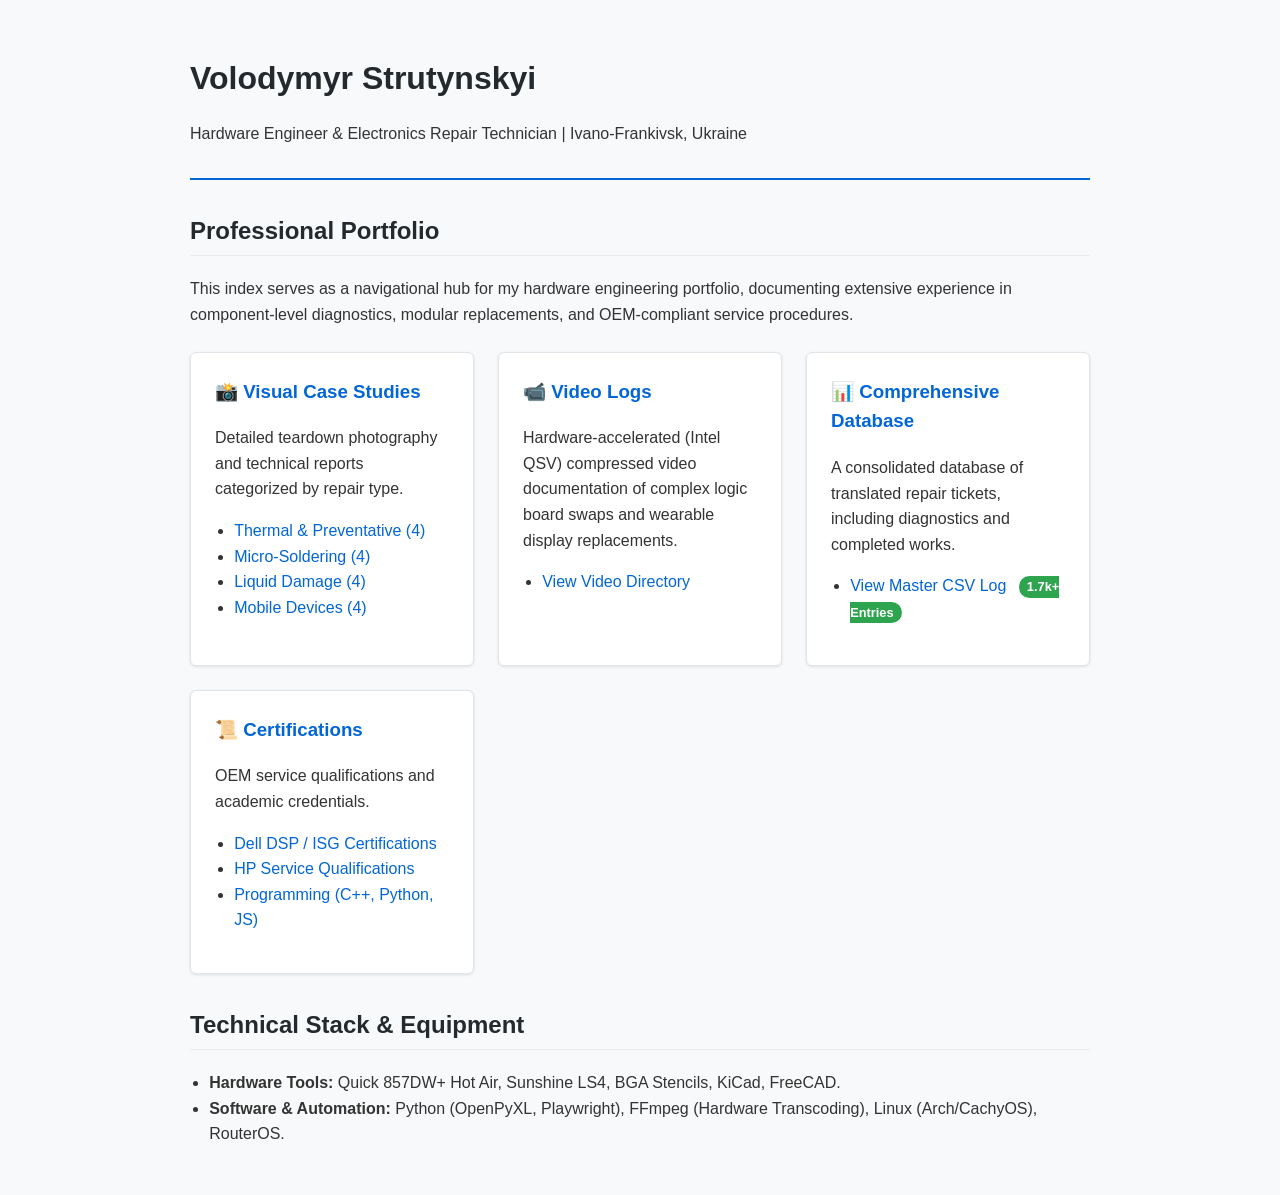
==== index.html @ 2dd5aa0b "Initial portfolio commit: repair logs, photos, certs, and docs" ====
<!DOCTYPE html>
<html lang="en">
<head>
    <meta charset="UTF-8">
    <meta name="viewport" content="width=device-width, initial-scale=1.0">
    <title>Hardware Engineering Portfolio</title>
    <style>
        body { font-family: 'Segoe UI', Tahoma, Geneva, Verdana, sans-serif; line-height: 1.6; color: #333; max-width: 900px; margin: 0 auto; padding: 2rem; background-color: #f8f9fa; }
        header { border-bottom: 2px solid #0366d6; padding-bottom: 1rem; margin-bottom: 2rem; }
        h1 { color: #24292e; margin-bottom: 0.5rem; }
        h2 { color: #24292e; margin-top: 2rem; border-bottom: 1px solid #eaecef; padding-bottom: 0.3rem; }
        .grid { display: grid; grid-template-columns: repeat(auto-fit, minmax(250px, 1fr)); gap: 1.5rem; margin-top: 1.5rem; }
        .card { background: white; padding: 1.5rem; border-radius: 6px; box-shadow: 0 1px 3px rgba(0,0,0,0.1); border: 1px solid #e1e4e8; transition: transform 0.2s; }
        .card:hover { transform: translateY(-3px); box-shadow: 0 4px 6px rgba(0,0,0,0.1); }
        .card h3 { margin-top: 0; color: #0366d6; }
        ul { padding-left: 1.2rem; }
        a { color: #0366d6; text-decoration: none; }
        a:hover { text-decoration: underline; }
        .badge { background: #2ea44f; color: white; padding: 0.2rem 0.5rem; border-radius: 2em; font-size: 0.8rem; font-weight: bold; margin-left: 0.5rem; }
    </style>
</head>
<body>
    <header>
        <h1>Volodymyr Strutynskyi</h1>
        <p>Hardware Engineer & Electronics Repair Technician | Ivano-Frankivsk, Ukraine</p>
    </header>

    <section>
        <h2>Professional Portfolio</h2>
        <p>This index serves as a navigational hub for my hardware engineering portfolio, documenting extensive experience in component-level diagnostics, modular replacements, and OEM-compliant service procedures.</p>
        
        <div class="grid">
            <div class="card">
                <h3>📸 Visual Case Studies</h3>
                <p>Detailed teardown photography and technical reports categorized by repair type.</p>
                <ul>
                    <li><a href="repairs/clean/">Thermal & Preventative (4)</a></li>
                    <li><a href="repairs/solder/">Micro-Soldering (4)</a></li>
                    <li><a href="repairs/water/">Liquid Damage (4)</a></li>
                    <li><a href="repairs/phones/">Mobile Devices (4)</a></li>
                </ul>
            </div>
            
            <div class="card">
                <h3>📹 Video Logs</h3>
                <p>Hardware-accelerated (Intel QSV) compressed video documentation of complex logic board swaps and wearable display replacements.</p>
                <ul>
                    <li><a href="video/">View Video Directory</a></li>
                </ul>
            </div>

            <div class="card">
                <h3>📊 Comprehensive Database</h3>
                <p>A consolidated database of translated repair tickets, including diagnostics and completed works.</p>
                <ul>
                    <li><a href="REPAIR_LOG.csv">View Master CSV Log <span class="badge">1.7k+ Entries</span></a></li>
                </ul>
            </div>

            <div class="card">
                <h3>📜 Certifications</h3>
                <p>OEM service qualifications and academic credentials.</p>
                <ul>
                    <li><a href="pdf/dell-cer/">Dell DSP / ISG Certifications</a></li>
                    <li><a href="pdf/hp cer/">HP Service Qualifications</a></li>
                    <li><a href="pdf/">Programming (C++, Python, JS)</a></li>
                </ul>
            </div>
        </div>
    </section>

    <section>
        <h2>Technical Stack & Equipment</h2>
        <ul>
            <li><strong>Hardware Tools:</strong> Quick 857DW+ Hot Air, Sunshine LS4, BGA Stencils, KiCad, FreeCAD.</li>
            <li><strong>Software & Automation:</strong> Python (OpenPyXL, Playwright), FFmpeg (Hardware Transcoding), Linux (Arch/CachyOS), RouterOS.</li>
        </ul>
    </section>
</body>
</html>
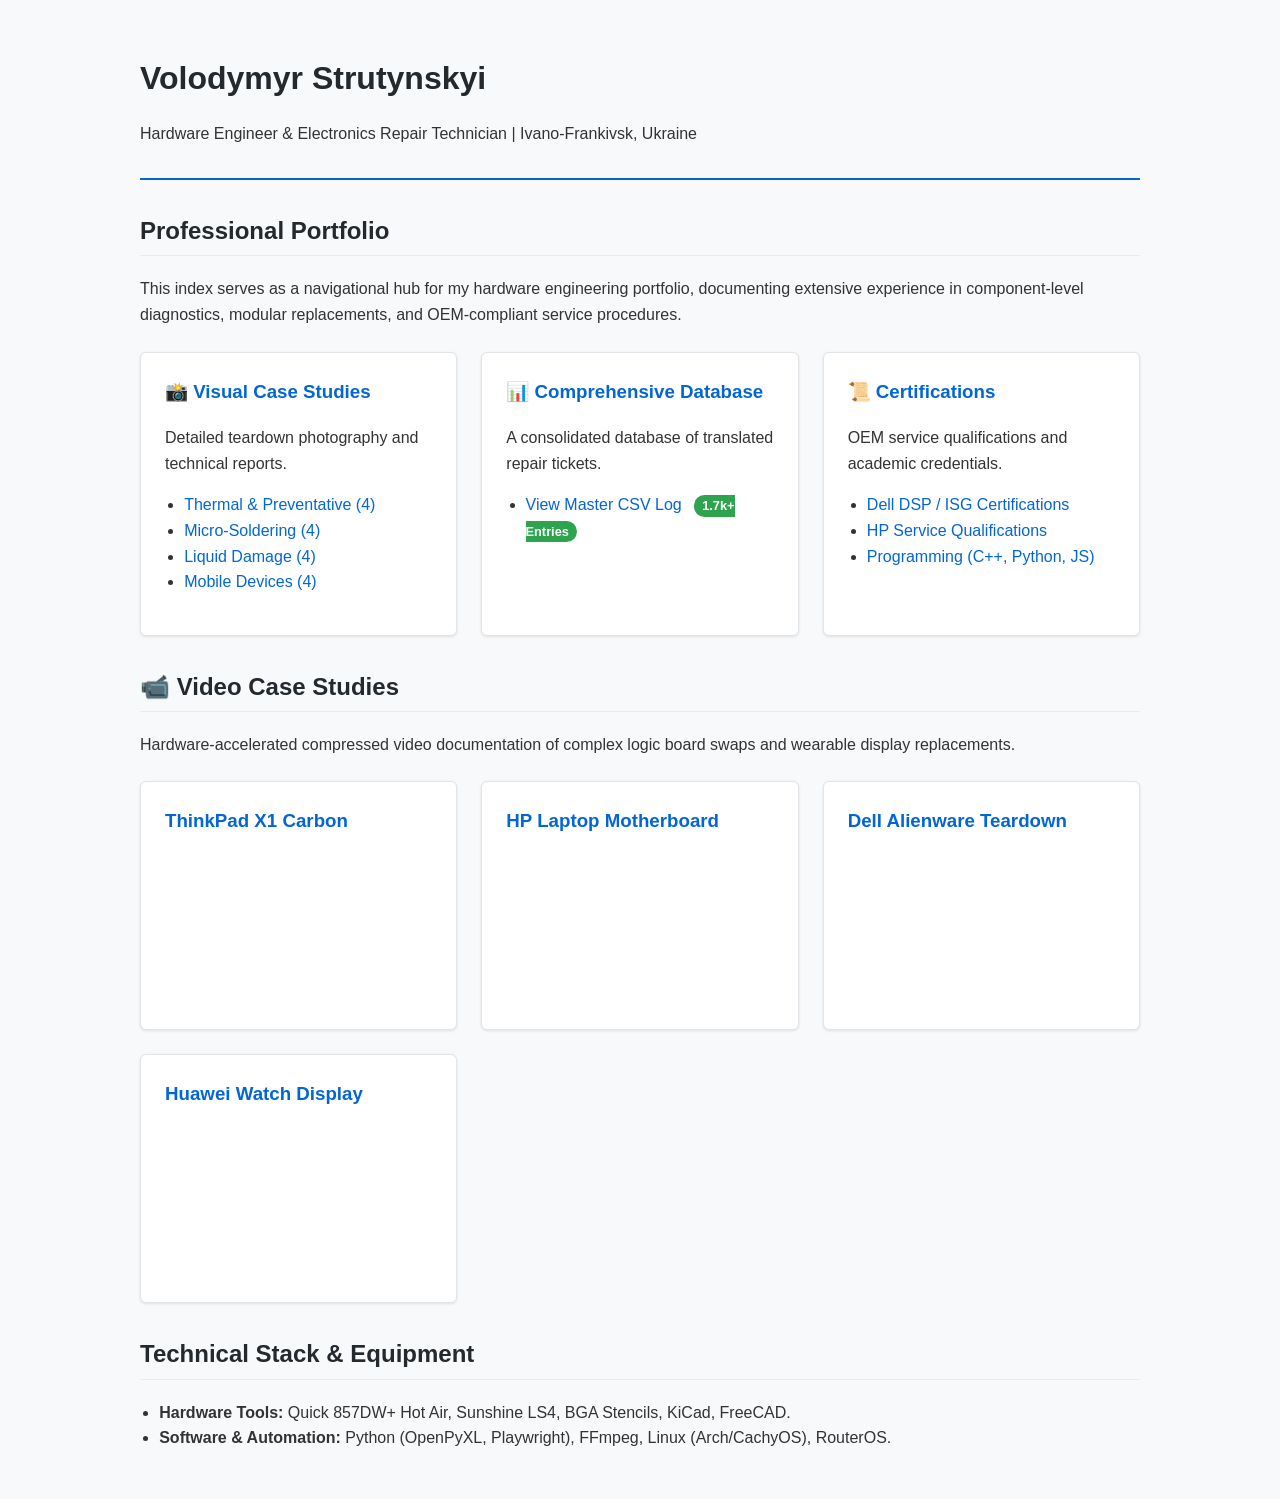
==== commit 5b03dcd3: "Split video presentation: links in README, iframes in HTML" ====
--- a/index.html
+++ b/index.html
@@ -5,14 +5,16 @@
     <meta name="viewport" content="width=device-width, initial-scale=1.0">
     <title>Hardware Engineering Portfolio</title>
     <style>
-        body { font-family: 'Segoe UI', Tahoma, Geneva, Verdana, sans-serif; line-height: 1.6; color: #333; max-width: 900px; margin: 0 auto; padding: 2rem; background-color: #f8f9fa; }
+        body { font-family: 'Segoe UI', Tahoma, Geneva, Verdana, sans-serif; line-height: 1.6; color: #333; max-width: 1000px; margin: 0 auto; padding: 2rem; background-color: #f8f9fa; }
         header { border-bottom: 2px solid #0366d6; padding-bottom: 1rem; margin-bottom: 2rem; }
         h1 { color: #24292e; margin-bottom: 0.5rem; }
         h2 { color: #24292e; margin-top: 2rem; border-bottom: 1px solid #eaecef; padding-bottom: 0.3rem; }
-        .grid { display: grid; grid-template-columns: repeat(auto-fit, minmax(250px, 1fr)); gap: 1.5rem; margin-top: 1.5rem; }
+        .grid { display: grid; grid-template-columns: repeat(auto-fit, minmax(280px, 1fr)); gap: 1.5rem; margin-top: 1.5rem; }
         .card { background: white; padding: 1.5rem; border-radius: 6px; box-shadow: 0 1px 3px rgba(0,0,0,0.1); border: 1px solid #e1e4e8; transition: transform 0.2s; }
         .card:hover { transform: translateY(-3px); box-shadow: 0 4px 6px rgba(0,0,0,0.1); }
         .card h3 { margin-top: 0; color: #0366d6; }
+        .video-container { position: relative; padding-bottom: 56.25%; height: 0; overflow: hidden; max-width: 100%; border-radius: 4px; margin-top: 1rem; }
+        .video-container iframe { position: absolute; top: 0; left: 0; width: 100%; height: 100%; }
         ul { padding-left: 1.2rem; }
         a { color: #0366d6; text-decoration: none; }
         a:hover { text-decoration: underline; }
@@ -28,11 +30,11 @@
     <section>
         <h2>Professional Portfolio</h2>
         <p>This index serves as a navigational hub for my hardware engineering portfolio, documenting extensive experience in component-level diagnostics, modular replacements, and OEM-compliant service procedures.</p>
-        
+
         <div class="grid">
             <div class="card">
                 <h3>📸 Visual Case Studies</h3>
-                <p>Detailed teardown photography and technical reports categorized by repair type.</p>
+                <p>Detailed teardown photography and technical reports.</p>
                 <ul>
                     <li><a href="repairs/clean/">Thermal & Preventative (4)</a></li>
                     <li><a href="repairs/solder/">Micro-Soldering (4)</a></li>
@@ -40,18 +42,10 @@
                     <li><a href="repairs/phones/">Mobile Devices (4)</a></li>
                 </ul>
             </div>
-            
-            <div class="card">
-                <h3>📹 Video Logs</h3>
-                <p>Hardware-accelerated (Intel QSV) compressed video documentation of complex logic board swaps and wearable display replacements.</p>
-                <ul>
-                    <li><a href="video/">View Video Directory</a></li>
-                </ul>
-            </div>
 
             <div class="card">
                 <h3>📊 Comprehensive Database</h3>
-                <p>A consolidated database of translated repair tickets, including diagnostics and completed works.</p>
+                <p>A consolidated database of translated repair tickets.</p>
                 <ul>
                     <li><a href="REPAIR_LOG.csv">View Master CSV Log <span class="badge">1.7k+ Entries</span></a></li>
                 </ul>
@@ -70,11 +64,43 @@
     </section>
 
     <section>
+        <h2>📹 Video Case Studies</h2>
+        <p>Hardware-accelerated compressed video documentation of complex logic board swaps and wearable display replacements.</p>
+
+        <div class="grid">
+            <div class="card">
+                <h3>ThinkPad X1 Carbon</h3>
+                <div class="video-container">
+                    <iframe src="https://www.youtube.com/embed/hgtKXzz7p6E" frameborder="0" allowfullscreen></iframe>
+                </div>
+            </div>
+            <div class="card">
+                <h3>HP Laptop Motherboard</h3>
+                <div class="video-container">
+                    <iframe src="https://www.youtube.com/embed/5kQAwf0S46o" frameborder="0" allowfullscreen></iframe>
+                </div>
+            </div>
+            <div class="card">
+                <h3>Dell Alienware Teardown</h3>
+                <div class="video-container">
+                    <iframe src="https://www.youtube.com/embed/hhrDcUSg-yI" frameborder="0" allowfullscreen></iframe>
+                </div>
+            </div>
+            <div class="card">
+                <h3>Huawei Watch Display</h3>
+                <div class="video-container">
+                    <iframe src="https://www.youtube.com/embed/d6Q6rrCIL6c" frameborder="0" allowfullscreen></iframe>
+                </div>
+            </div>
+        </div>
+    </section>
+
+    <section>
         <h2>Technical Stack & Equipment</h2>
         <ul>
             <li><strong>Hardware Tools:</strong> Quick 857DW+ Hot Air, Sunshine LS4, BGA Stencils, KiCad, FreeCAD.</li>
-            <li><strong>Software & Automation:</strong> Python (OpenPyXL, Playwright), FFmpeg (Hardware Transcoding), Linux (Arch/CachyOS), RouterOS.</li>
+            <li><strong>Software & Automation:</strong> Python (OpenPyXL, Playwright), FFmpeg, Linux (Arch/CachyOS), RouterOS.</li>
         </ul>
     </section>
 </body>
-</html>+</html>
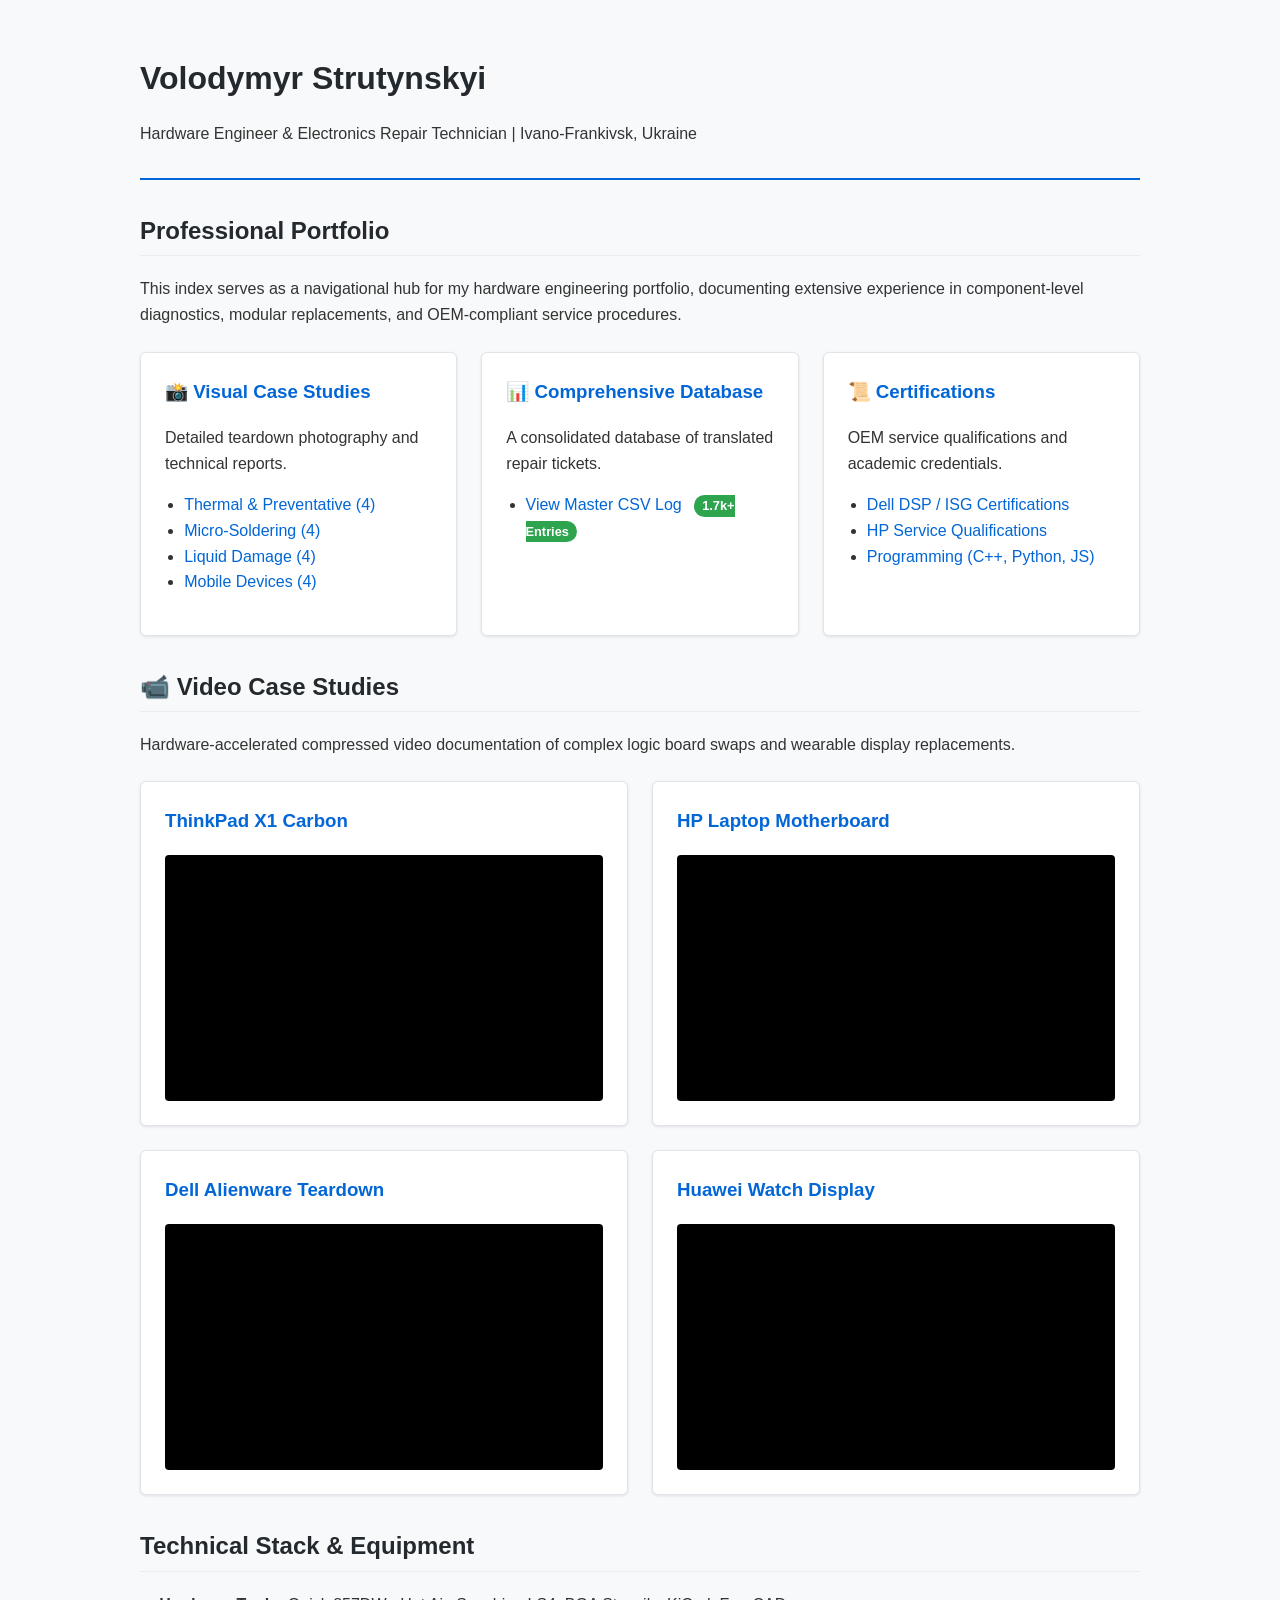
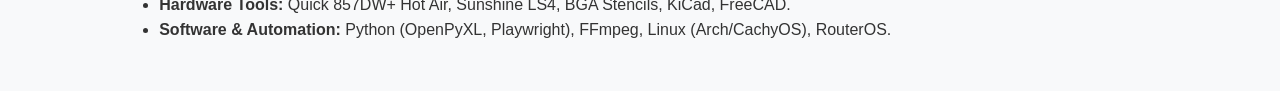
==== commit d0f6acf0: "Fix 404 links and video grid layout" ====
--- a/index.html
+++ b/index.html
@@ -9,12 +9,20 @@
         header { border-bottom: 2px solid #0366d6; padding-bottom: 1rem; margin-bottom: 2rem; }
         h1 { color: #24292e; margin-bottom: 0.5rem; }
         h2 { color: #24292e; margin-top: 2rem; border-bottom: 1px solid #eaecef; padding-bottom: 0.3rem; }
+        
+        /* Звичайний грід для тексту */
         .grid { display: grid; grid-template-columns: repeat(auto-fit, minmax(280px, 1fr)); gap: 1.5rem; margin-top: 1.5rem; }
+        
+        /* Спеціальний грід для відео (мінімум 400px, тому влізе максимум 2 в ряд) */
+        .video-grid { display: grid; grid-template-columns: repeat(auto-fit, minmax(400px, 1fr)); gap: 1.5rem; margin-top: 1.5rem; }
+        
         .card { background: white; padding: 1.5rem; border-radius: 6px; box-shadow: 0 1px 3px rgba(0,0,0,0.1); border: 1px solid #e1e4e8; transition: transform 0.2s; }
         .card:hover { transform: translateY(-3px); box-shadow: 0 4px 6px rgba(0,0,0,0.1); }
         .card h3 { margin-top: 0; color: #0366d6; }
-        .video-container { position: relative; padding-bottom: 56.25%; height: 0; overflow: hidden; max-width: 100%; border-radius: 4px; margin-top: 1rem; }
-        .video-container iframe { position: absolute; top: 0; left: 0; width: 100%; height: 100%; }
+        
+        .video-container { position: relative; padding-bottom: 56.25%; height: 0; overflow: hidden; max-width: 100%; border-radius: 4px; margin-top: 1rem; background: #000; }
+        .video-container iframe { position: absolute; top: 0; left: 0; width: 100%; height: 100%; border: none; }
+        
         ul { padding-left: 1.2rem; }
         a { color: #0366d6; text-decoration: none; }
         a:hover { text-decoration: underline; }
@@ -30,16 +38,16 @@
     <section>
         <h2>Professional Portfolio</h2>
         <p>This index serves as a navigational hub for my hardware engineering portfolio, documenting extensive experience in component-level diagnostics, modular replacements, and OEM-compliant service procedures.</p>
-
+        
         <div class="grid">
             <div class="card">
                 <h3>📸 Visual Case Studies</h3>
                 <p>Detailed teardown photography and technical reports.</p>
                 <ul>
-                    <li><a href="repairs/clean/">Thermal & Preventative (4)</a></li>
-                    <li><a href="repairs/solder/">Micro-Soldering (4)</a></li>
-                    <li><a href="repairs/water/">Liquid Damage (4)</a></li>
-                    <li><a href="repairs/phones/">Mobile Devices (4)</a></li>
+                    <li><a href="https://github.com/nictonus/portfolio/tree/main/repairs/clean" target="_blank">Thermal & Preventative (4)</a></li>
+                    <li><a href="https://github.com/nictonus/portfolio/tree/main/repairs/solder" target="_blank">Micro-Soldering (4)</a></li>
+                    <li><a href="https://github.com/nictonus/portfolio/tree/main/repairs/water" target="_blank">Liquid Damage (4)</a></li>
+                    <li><a href="https://github.com/nictonus/portfolio/tree/main/repairs/phones" target="_blank">Mobile Devices (4)</a></li>
                 </ul>
             </div>
 
@@ -47,7 +55,7 @@
                 <h3>📊 Comprehensive Database</h3>
                 <p>A consolidated database of translated repair tickets.</p>
                 <ul>
-                    <li><a href="REPAIR_LOG.csv">View Master CSV Log <span class="badge">1.7k+ Entries</span></a></li>
+                    <li><a href="https://github.com/nictonus/portfolio/blob/main/REPAIR_LOG.csv" target="_blank">View Master CSV Log <span class="badge">1.7k+ Entries</span></a></li>
                 </ul>
             </div>
 
@@ -55,9 +63,9 @@
                 <h3>📜 Certifications</h3>
                 <p>OEM service qualifications and academic credentials.</p>
                 <ul>
-                    <li><a href="pdf/dell-cer/">Dell DSP / ISG Certifications</a></li>
-                    <li><a href="pdf/hp cer/">HP Service Qualifications</a></li>
-                    <li><a href="pdf/">Programming (C++, Python, JS)</a></li>
+                    <li><a href="https://github.com/nictonus/portfolio/tree/main/pdf/dell-cer" target="_blank">Dell DSP / ISG Certifications</a></li>
+                    <li><a href="https://github.com/nictonus/portfolio/tree/main/pdf/hp%20cer" target="_blank">HP Service Qualifications</a></li>
+                    <li><a href="https://github.com/nictonus/portfolio/tree/main/pdf" target="_blank">Programming (C++, Python, JS)</a></li>
                 </ul>
             </div>
         </div>
@@ -66,30 +74,30 @@
     <section>
         <h2>📹 Video Case Studies</h2>
         <p>Hardware-accelerated compressed video documentation of complex logic board swaps and wearable display replacements.</p>
-
-        <div class="grid">
+        
+        <div class="video-grid">
             <div class="card">
                 <h3>ThinkPad X1 Carbon</h3>
                 <div class="video-container">
-                    <iframe src="https://www.youtube.com/embed/hgtKXzz7p6E" frameborder="0" allowfullscreen></iframe>
+                    <iframe src="https://www.youtube.com/embed/hgtKXzz7p6E" allowfullscreen></iframe>
                 </div>
             </div>
             <div class="card">
                 <h3>HP Laptop Motherboard</h3>
                 <div class="video-container">
-                    <iframe src="https://www.youtube.com/embed/5kQAwf0S46o" frameborder="0" allowfullscreen></iframe>
+                    <iframe src="https://www.youtube.com/embed/5kQAwf0S46o" allowfullscreen></iframe>
                 </div>
             </div>
             <div class="card">
                 <h3>Dell Alienware Teardown</h3>
                 <div class="video-container">
-                    <iframe src="https://www.youtube.com/embed/hhrDcUSg-yI" frameborder="0" allowfullscreen></iframe>
+                    <iframe src="https://www.youtube.com/embed/hhrDcUSg-yI" allowfullscreen></iframe>
                 </div>
             </div>
             <div class="card">
                 <h3>Huawei Watch Display</h3>
                 <div class="video-container">
-                    <iframe src="https://www.youtube.com/embed/d6Q6rrCIL6c" frameborder="0" allowfullscreen></iframe>
+                    <iframe src="https://www.youtube.com/embed/d6Q6rrCIL6c" allowfullscreen></iframe>
                 </div>
             </div>
         </div>
@@ -103,4 +111,4 @@
         </ul>
     </section>
 </body>
-</html>
+</html>
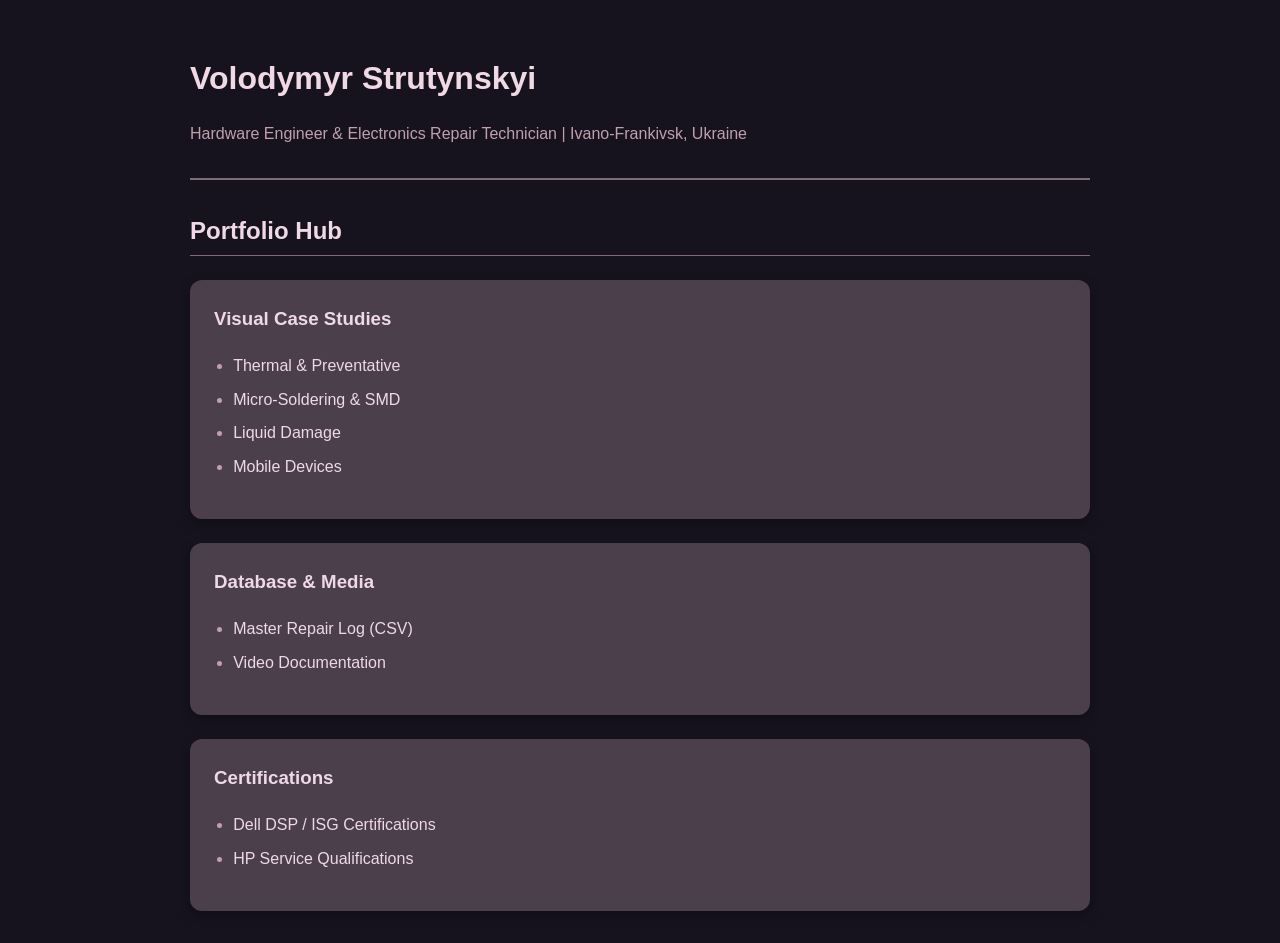
==== commit 27b14773: "Implement Dusty Sakura theme and modular HTML pages" ====
--- a/index.html
+++ b/index.html
@@ -3,31 +3,8 @@
 <head>
     <meta charset="UTF-8">
     <meta name="viewport" content="width=device-width, initial-scale=1.0">
-    <title>Hardware Engineering Portfolio</title>
-    <style>
-        body { font-family: 'Segoe UI', Tahoma, Geneva, Verdana, sans-serif; line-height: 1.6; color: #333; max-width: 1000px; margin: 0 auto; padding: 2rem; background-color: #f8f9fa; }
-        header { border-bottom: 2px solid #0366d6; padding-bottom: 1rem; margin-bottom: 2rem; }
-        h1 { color: #24292e; margin-bottom: 0.5rem; }
-        h2 { color: #24292e; margin-top: 2rem; border-bottom: 1px solid #eaecef; padding-bottom: 0.3rem; }
-        
-        /* Звичайний грід для тексту */
-        .grid { display: grid; grid-template-columns: repeat(auto-fit, minmax(280px, 1fr)); gap: 1.5rem; margin-top: 1.5rem; }
-        
-        /* Спеціальний грід для відео (мінімум 400px, тому влізе максимум 2 в ряд) */
-        .video-grid { display: grid; grid-template-columns: repeat(auto-fit, minmax(400px, 1fr)); gap: 1.5rem; margin-top: 1.5rem; }
-        
-        .card { background: white; padding: 1.5rem; border-radius: 6px; box-shadow: 0 1px 3px rgba(0,0,0,0.1); border: 1px solid #e1e4e8; transition: transform 0.2s; }
-        .card:hover { transform: translateY(-3px); box-shadow: 0 4px 6px rgba(0,0,0,0.1); }
-        .card h3 { margin-top: 0; color: #0366d6; }
-        
-        .video-container { position: relative; padding-bottom: 56.25%; height: 0; overflow: hidden; max-width: 100%; border-radius: 4px; margin-top: 1rem; background: #000; }
-        .video-container iframe { position: absolute; top: 0; left: 0; width: 100%; height: 100%; border: none; }
-        
-        ul { padding-left: 1.2rem; }
-        a { color: #0366d6; text-decoration: none; }
-        a:hover { text-decoration: underline; }
-        .badge { background: #2ea44f; color: white; padding: 0.2rem 0.5rem; border-radius: 2em; font-size: 0.8rem; font-weight: bold; margin-left: 0.5rem; }
-    </style>
+    <title>Volodymyr Strutynskyi | Hardware Portfolio</title>
+    <link rel="stylesheet" href="style.css">
 </head>
 <body>
     <header>
@@ -36,79 +13,33 @@
     </header>
 
     <section>
-        <h2>Professional Portfolio</h2>
-        <p>This index serves as a navigational hub for my hardware engineering portfolio, documenting extensive experience in component-level diagnostics, modular replacements, and OEM-compliant service procedures.</p>
+        <h2>Portfolio Hub</h2>
         
-        <div class="grid">
-            <div class="card">
-                <h3>📸 Visual Case Studies</h3>
-                <p>Detailed teardown photography and technical reports.</p>
-                <ul>
-                    <li><a href="https://github.com/nictonus/portfolio/tree/main/repairs/clean" target="_blank">Thermal & Preventative (4)</a></li>
-                    <li><a href="https://github.com/nictonus/portfolio/tree/main/repairs/solder" target="_blank">Micro-Soldering (4)</a></li>
-                    <li><a href="https://github.com/nictonus/portfolio/tree/main/repairs/water" target="_blank">Liquid Damage (4)</a></li>
-                    <li><a href="https://github.com/nictonus/portfolio/tree/main/repairs/phones" target="_blank">Mobile Devices (4)</a></li>
-                </ul>
-            </div>
+        <div class="card">
+            <h3>Visual Case Studies</h3>
+            <ul>
+                <li><a href="clean.html">Thermal & Preventative</a></li>
+                <li><a href="solder.html">Micro-Soldering & SMD</a></li>
+                <li><a href="water.html">Liquid Damage</a></li>
+                <li><a href="phones.html">Mobile Devices</a></li>
+            </ul>
+        </div>
 
-            <div class="card">
-                <h3>📊 Comprehensive Database</h3>
-                <p>A consolidated database of translated repair tickets.</p>
-                <ul>
-                    <li><a href="https://github.com/nictonus/portfolio/blob/main/REPAIR_LOG.csv" target="_blank">View Master CSV Log <span class="badge">1.7k+ Entries</span></a></li>
-                </ul>
-            </div>
+        <div class="card">
+            <h3>Database & Media</h3>
+            <ul>
+                <li><a href="https://github.com/nictonus/portfolio/blob/main/REPAIR_LOG.csv" target="_blank">Master Repair Log (CSV)</a></li>
+                <li><a href="videos.html">Video Documentation</a></li>
+            </ul>
+        </div>
 
-            <div class="card">
-                <h3>📜 Certifications</h3>
-                <p>OEM service qualifications and academic credentials.</p>
-                <ul>
-                    <li><a href="https://github.com/nictonus/portfolio/tree/main/pdf/dell-cer" target="_blank">Dell DSP / ISG Certifications</a></li>
-                    <li><a href="https://github.com/nictonus/portfolio/tree/main/pdf/hp%20cer" target="_blank">HP Service Qualifications</a></li>
-                    <li><a href="https://github.com/nictonus/portfolio/tree/main/pdf" target="_blank">Programming (C++, Python, JS)</a></li>
-                </ul>
-            </div>
+        <div class="card">
+            <h3>Certifications</h3>
+            <ul>
+                <li><a href="pdf/dell-cer/cert.pdf" target="_blank">Dell DSP / ISG Certifications</a></li>
+                <li><a href="pdf/hp-cer/cert.pdf" target="_blank">HP Service Qualifications</a></li>
+            </ul>
         </div>
-    </section>
-
-    <section>
-        <h2>📹 Video Case Studies</h2>
-        <p>Hardware-accelerated compressed video documentation of complex logic board swaps and wearable display replacements.</p>
-        
-        <div class="video-grid">
-            <div class="card">
-                <h3>ThinkPad X1 Carbon</h3>
-                <div class="video-container">
-                    <iframe src="https://www.youtube.com/embed/hgtKXzz7p6E" allowfullscreen></iframe>
-                </div>
-            </div>
-            <div class="card">
-                <h3>HP Laptop Motherboard</h3>
-                <div class="video-container">
-                    <iframe src="https://www.youtube.com/embed/5kQAwf0S46o" allowfullscreen></iframe>
-                </div>
-            </div>
-            <div class="card">
-                <h3>Dell Alienware Teardown</h3>
-                <div class="video-container">
-                    <iframe src="https://www.youtube.com/embed/hhrDcUSg-yI" allowfullscreen></iframe>
-                </div>
-            </div>
-            <div class="card">
-                <h3>Huawei Watch Display</h3>
-                <div class="video-container">
-                    <iframe src="https://www.youtube.com/embed/d6Q6rrCIL6c" allowfullscreen></iframe>
-                </div>
-            </div>
-        </div>
-    </section>
-
-    <section>
-        <h2>Technical Stack & Equipment</h2>
-        <ul>
-            <li><strong>Hardware Tools:</strong> Quick 857DW+ Hot Air, Sunshine LS4, BGA Stencils, KiCad, FreeCAD.</li>
-            <li><strong>Software & Automation:</strong> Python (OpenPyXL, Playwright), FFmpeg, Linux (Arch/CachyOS), RouterOS.</li>
-        </ul>
     </section>
 </body>
 </html>
--- a/style.css
+++ b/style.css
@@ -0,0 +1,122 @@
+:root {
+    --bg-color: #16131F;
+    --card-bg: #4A3F4B;
+    --text-main: #C1A0AC;
+    --title-color: #F0D9E4;
+    --accent: #806C79;
+}
+
+body {
+    font-family: 'Segoe UI', Tahoma, Geneva, Verdana, sans-serif;
+    background-color: var(--bg-color);
+    color: var(--text-main);
+    max-width: 900px;
+    margin: 0 auto;
+    padding: 2rem;
+    line-height: 1.6;
+}
+
+header {
+    border-bottom: 2px solid var(--accent);
+    padding-bottom: 1rem;
+    margin-bottom: 2rem;
+}
+
+h1 {
+    color: var(--title-color);
+    margin-bottom: 0.3rem;
+}
+
+h2 {
+    color: var(--title-color);
+    margin-top: 2rem;
+    border-bottom: 1px solid var(--accent);
+    padding-bottom: 0.3rem;
+}
+
+.card {
+    background: var(--card-bg);
+    padding: 1.5rem;
+    border-radius: 12px;
+    margin-top: 1.5rem;
+    box-shadow: 0 4px 12px rgba(0, 0, 0, 0.3);
+}
+
+.card h3 {
+    margin-top: 0;
+    color: var(--title-color);
+}
+
+ul {
+    padding-left: 1.2rem;
+}
+
+li {
+    margin-bottom: 0.5rem;
+}
+
+a {
+    color: var(--title-color);
+    text-decoration: none;
+    font-weight: 500;
+}
+
+a:hover {
+    text-decoration: underline;
+}
+
+/* Горизонтальний ряд для фоток з прокруткою */
+.photo-row {
+    display: flex;
+    gap: 1rem;
+    overflow-x: auto;
+    padding-bottom: 0.5rem;
+    margin-top: 1rem;
+    scrollbar-color: var(--accent) var(--card-bg);
+}
+
+.photo-row img {
+    height: 160px;
+    border-radius: 8px;
+    object-fit: cover;
+    border: 1px solid var(--accent);
+}
+
+.back-link {
+    display: inline-block;
+    margin-bottom: 1.5rem;
+    font-weight: 600;
+}
+
+/* Додай цей клас у твій style.css для сітки відео */
+.video-grid {
+    display: grid;
+    grid-template-columns: repeat(2, 1fr);
+    gap: 1.5rem;
+    margin-top: 1.5rem;
+}
+
+@media (max-width: 768px) {
+    .video-grid {
+        grid-template-columns: 1fr;
+    }
+}
+
+.video-container {
+    position: relative;
+    padding-bottom: 56.25%;
+    height: 0;
+    overflow: hidden;
+    border-radius: 8px;
+    margin-top: 1rem;
+    background: #000;
+}
+
+.video-container iframe {
+    position: absolute;
+    top: 0;
+    left: 0;
+    width: 100%;
+    height: 100%;
+    border: none;
+}
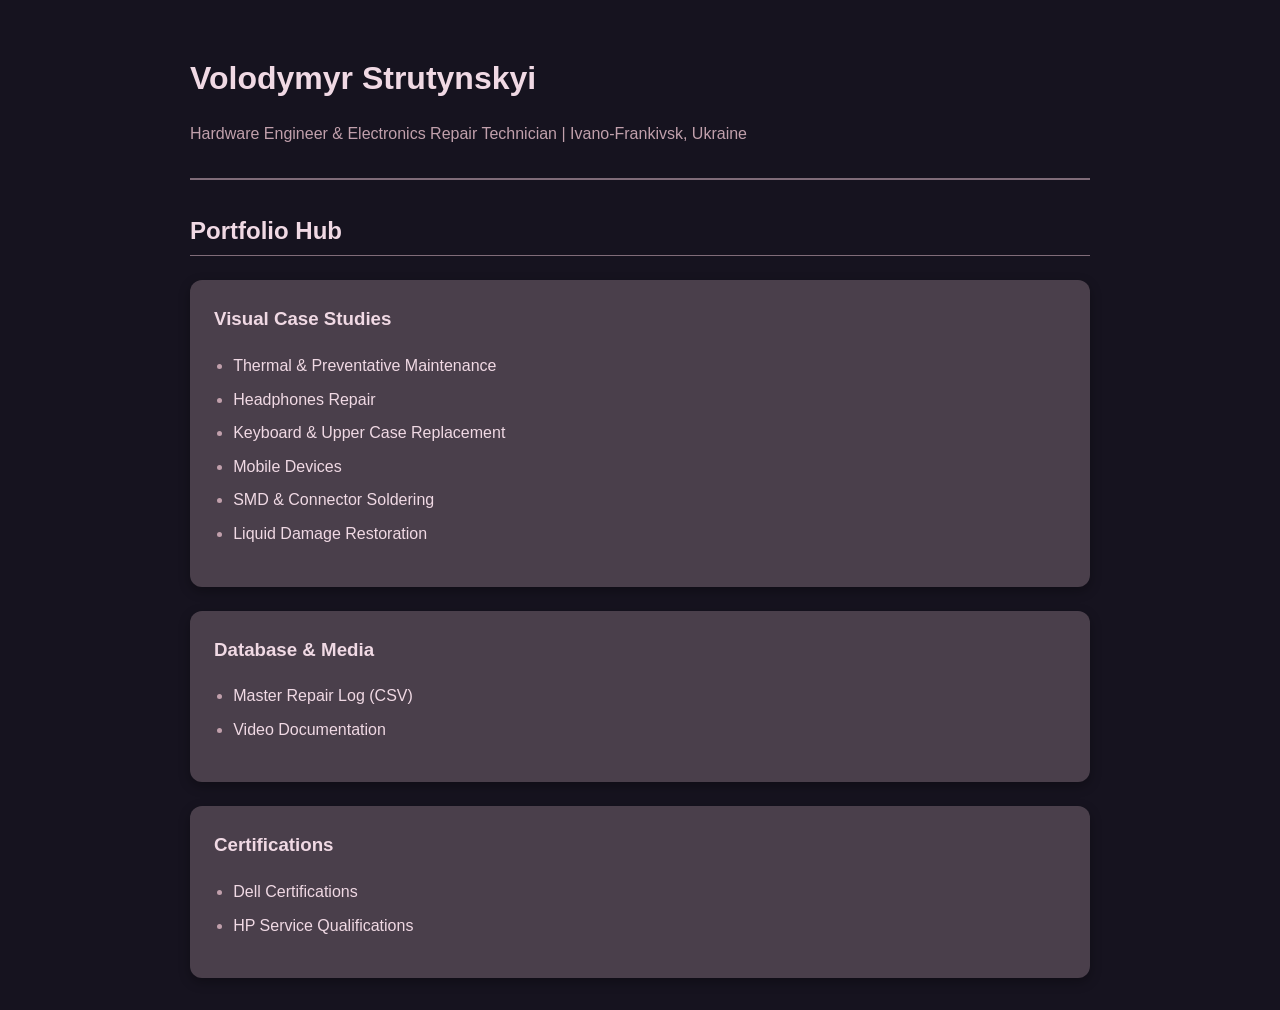
==== commit b837f472: "Update category pages (clean, keyboard, phones, solder, water) with full device lists" ====
--- a/index.html
+++ b/index.html
@@ -18,10 +18,12 @@
         <div class="card">
             <h3>Visual Case Studies</h3>
             <ul>
-                <li><a href="clean.html">Thermal & Preventative</a></li>
-                <li><a href="solder.html">Micro-Soldering & SMD</a></li>
-                <li><a href="water.html">Liquid Damage</a></li>
+                <li><a href="clean.html">Thermal & Preventative Maintenance</a></li>
+                <li><a href="headphones.html">Headphones Repair</a></li>
+                <li><a href="keyboard.html">Keyboard & Upper Case Replacement</a></li>
                 <li><a href="phones.html">Mobile Devices</a></li>
+                <li><a href="solder.html">SMD & Connector Soldering</a></li>
+                <li><a href="water.html">Liquid Damage Restoration</a></li>
             </ul>
         </div>
 
@@ -36,8 +38,8 @@
         <div class="card">
             <h3>Certifications</h3>
             <ul>
-                <li><a href="pdf/dell-cer/cert.pdf" target="_blank">Dell DSP / ISG Certifications</a></li>
-                <li><a href="pdf/hp-cer/cert.pdf" target="_blank">HP Service Qualifications</a></li>
+                <li><a href="pdf/dell-cer/confirmation-dell.pdf" target="_blank">Dell Certifications</a></li>
+                <li><a href="pdf/hp%20cer/HPIAdmin.pdf" target="_blank">HP Service Qualifications</a></li>
             </ul>
         </div>
     </section>
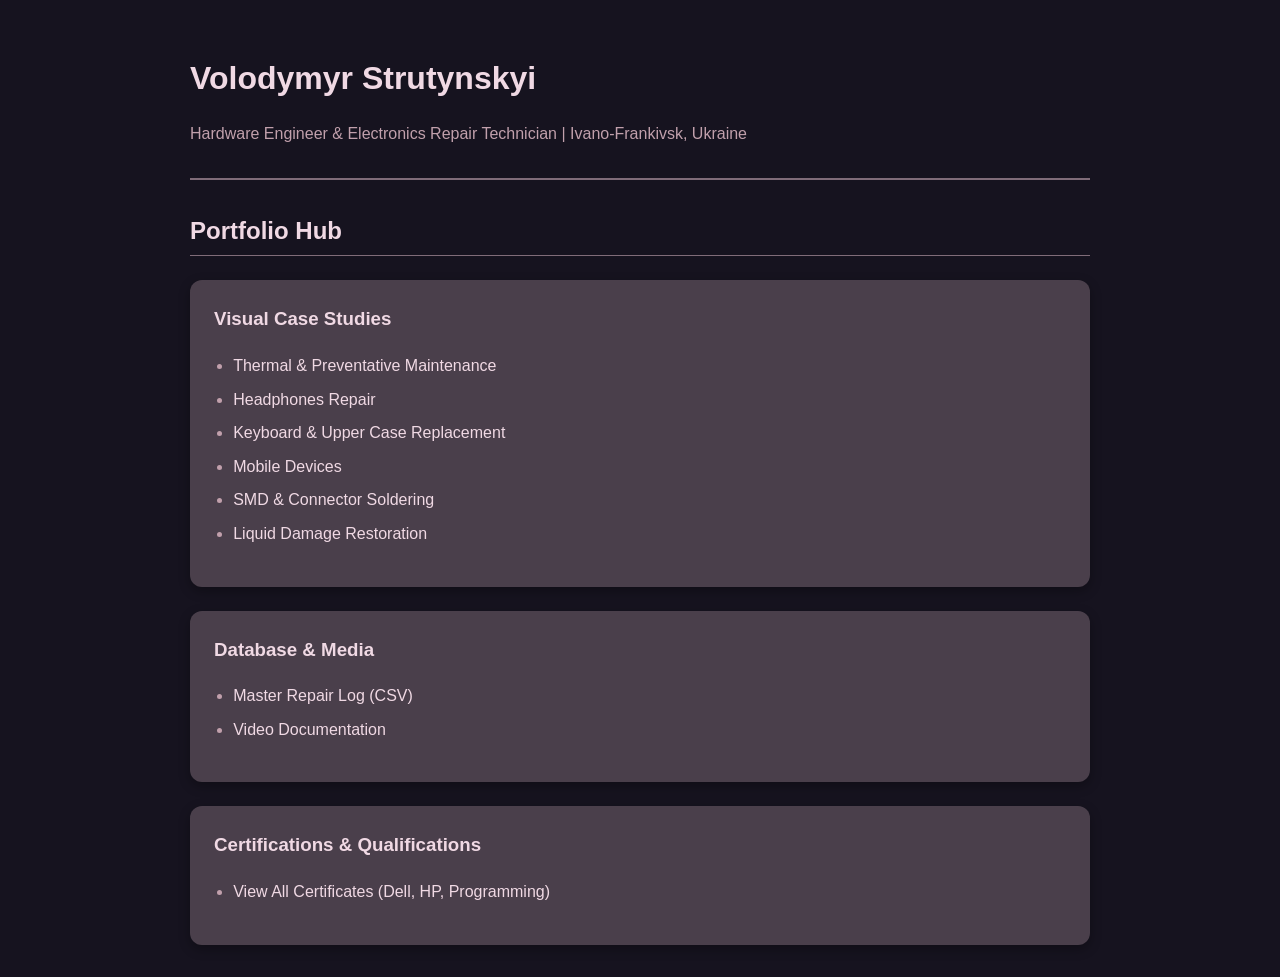
==== commit e4d765cd: "Fix missing photos in keyboard and exact image names in phones, add certs.html" ====
--- a/index.html
+++ b/index.html
@@ -36,10 +36,9 @@
         </div>
 
         <div class="card">
-            <h3>Certifications</h3>
+            <h3>Certifications & Qualifications</h3>
             <ul>
-                <li><a href="pdf/dell-cer/confirmation-dell.pdf" target="_blank">Dell Certifications</a></li>
-                <li><a href="pdf/hp%20cer/HPIAdmin.pdf" target="_blank">HP Service Qualifications</a></li>
+                <li><a href="certs.html">View All Certificates (Dell, HP, Programming)</a></li>
             </ul>
         </div>
     </section>
--- a/style.css
+++ b/style.css
@@ -65,7 +65,13 @@
     text-decoration: underline;
 }
 
-/* Горизонтальний ряд для фоток з прокруткою */
+.back-link {
+    display: inline-block;
+    margin-bottom: 1.5rem;
+    font-weight: 600;
+}
+
+/* Горизонтальна прокрутка для фотографій */
 .photo-row {
     display: flex;
     gap: 1rem;
@@ -82,13 +88,7 @@
     border: 1px solid var(--accent);
 }
 
-.back-link {
-    display: inline-block;
-    margin-bottom: 1.5rem;
-    font-weight: 600;
-}
-
-/* Додай цей клас у твій style.css для сітки відео */
+/* Сітка для відео (по 2 в ряд) */
 .video-grid {
     display: grid;
     grid-template-columns: repeat(2, 1fr);
@@ -112,7 +112,8 @@
     background: #000;
 }
 
-.video-container iframe {
+.video-container iframe,
+.video-container video {
     position: absolute;
     top: 0;
     left: 0;
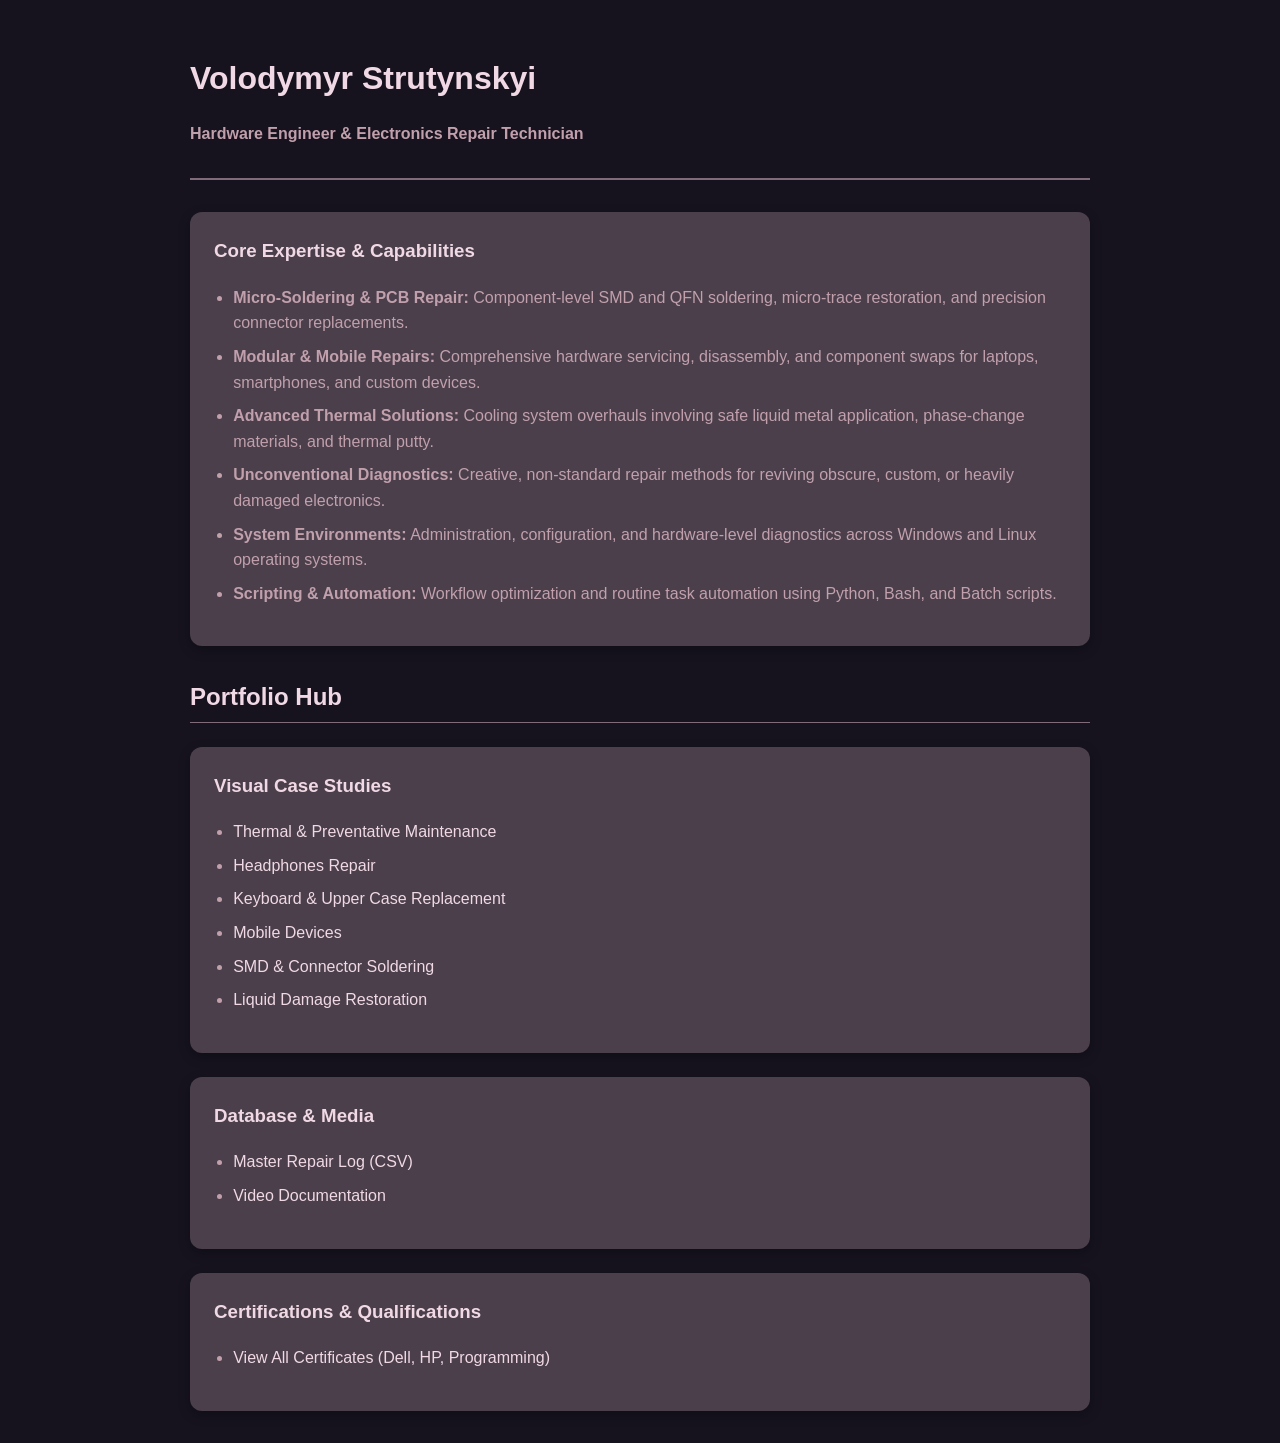
==== commit 36f2c7b1: "Fix 2" ====
--- a/index.html
+++ b/index.html
@@ -9,10 +9,23 @@
 <body>
     <header>
         <h1>Volodymyr Strutynskyi</h1>
-        <p>Hardware Engineer & Electronics Repair Technician | Ivano-Frankivsk, Ukraine</p>
+        <p><strong>Hardware Engineer & Electronics Repair Technician</strong></p>
     </header>
 
     <section>
+        <!-- МАСИВНИЙ БЛОК ЗІ СКІЛАМИ (Без стіни тексту) -->
+        <div class="card">
+            <h3>Core Expertise & Capabilities</h3>
+            <ul>
+                <li><strong>Micro-Soldering & PCB Repair:</strong> Component-level SMD and QFN soldering, micro-trace restoration, and precision connector replacements.</li>
+                <li><strong>Modular & Mobile Repairs:</strong> Comprehensive hardware servicing, disassembly, and component swaps for laptops, smartphones, and custom devices.</li>
+                <li><strong>Advanced Thermal Solutions:</strong> Cooling system overhauls involving safe liquid metal application, phase-change materials, and thermal putty.</li>
+                <li><strong>Unconventional Diagnostics:</strong> Creative, non-standard repair methods for reviving obscure, custom, or heavily damaged electronics.</li>
+                <li><strong>System Environments:</strong> Administration, configuration, and hardware-level diagnostics across Windows and Linux operating systems.</li>
+                <li><strong>Scripting & Automation:</strong> Workflow optimization and routine task automation using Python, Bash, and Batch scripts.</li>
+            </ul>
+        </div>
+
         <h2>Portfolio Hub</h2>
         
         <div class="card">
--- a/style.css
+++ b/style.css
@@ -72,20 +72,20 @@
 }
 
 /* Горизонтальна прокрутка для фотографій */
-.photo-row {
-    display: flex;
-    gap: 1rem;
-    overflow-x: auto;
-    padding-bottom: 0.5rem;
-    margin-top: 1rem;
-    scrollbar-color: var(--accent) var(--card-bg);
+.photo-row a {
+    display: block;
+    height: 160px;
+    flex-shrink: 0;
 }
-
 .photo-row img {
-    height: 160px;
+    height: 100%;
     border-radius: 8px;
     object-fit: cover;
     border: 1px solid var(--accent);
+    transition: opacity 0.2s;
+}
+.photo-row img:hover {
+    opacity: 0.8;
 }
 
 /* Сітка для відео (по 2 в ряд) */
